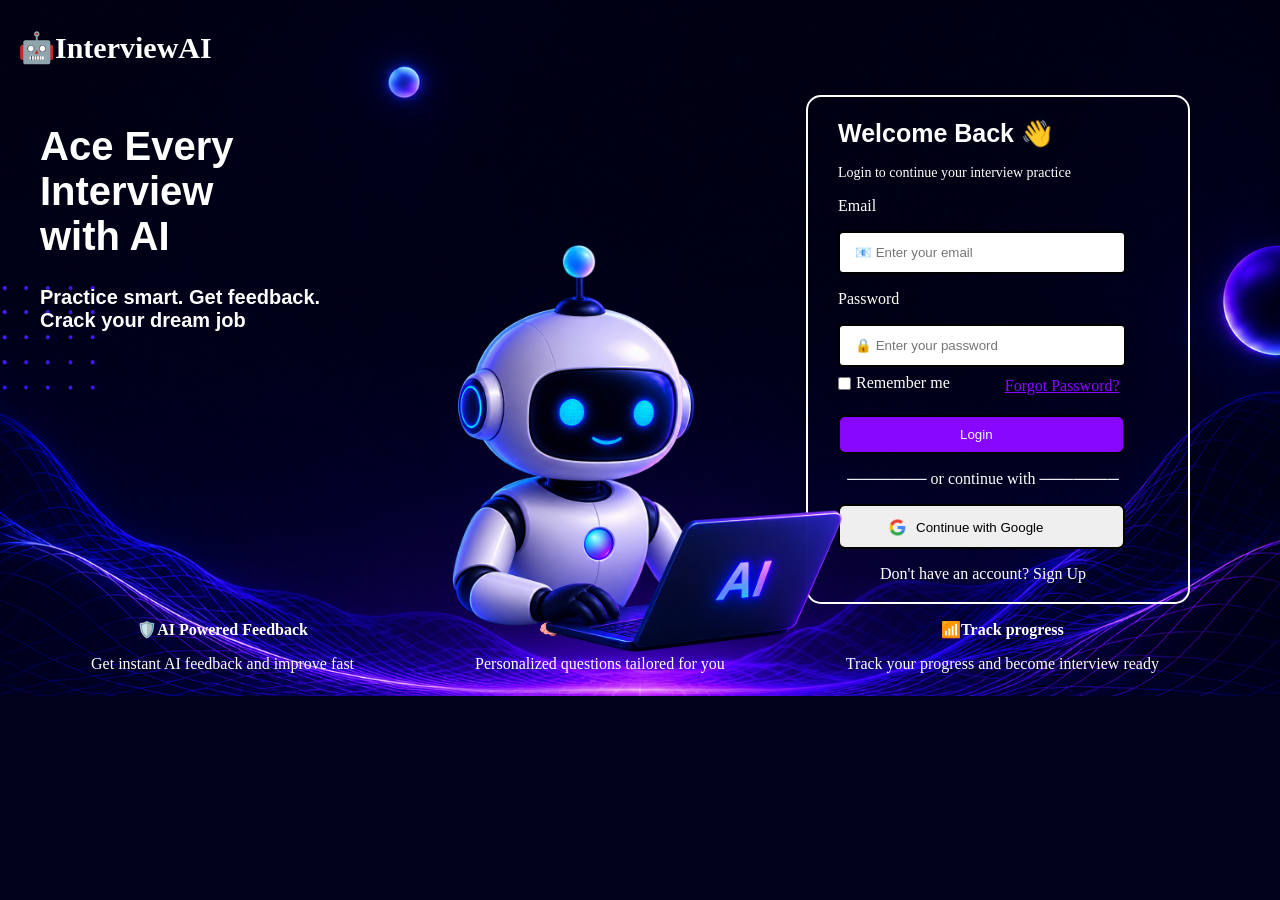
==== Frontend/index.html @ 1d5df7d4 "MINI PROJECT is uploaded" ====
<!DOCTYPE html>
<html lang="en">
<head>
    <meta charset="UTF-8">
    <meta name="viewport" content="width=device-width, initial-scale=1.0">
    <title>🤖InterviewAI</title>
    <link rel="stylesheet" href="style.css">
    <head>
  </head>


</head>
<body>
    <img src="robot.png" class="robot">
    <h3>🤖InterviewAI</h3>
    <div class="header">

       <div class="start">
        <h1>Ace Every<br> Interview <br>with AI</h1>
        <span>
         Practice smart. Get feedback.<br>Crack your dream job
        </span>
    </div>
    <div class="container">

        <div class="intro">
            <h1>Welcome Back 👋</h1>
            <span>Login to continue your interview practice</span>
        </div>
        <div class="layout">

            <p> Email</p>
           <span class="Email" >
            <input type="text" placeholder="📧 Enter your email ">
           </span>
        </div>
       <div class="content">
           <p>Password</p>
           <span class="Password" >
           <input type="text" placeholder="🔒 Enter your password">
          </span>
       </div>
       <div class="options">
        <label>
            <input type="checkbox">
            Remember me 
            <a href="#">Forgot Password?</a>
        </label>
       </div>
          


        
       <div class="login">
        <button>
            Login
        </button>
        <p>─────── or continue with ───────</p>
       </div>


       <div class="google">
        <button>
            <img src="google.png" alt="google">
            Continue with Google
    
        </button>
        <p>Don't have an account? Sign Up</p>
       </div>




    </div>


    </div>



    
  <div class="top">
        <div class="feed">
            <b><p>🛡️AI Powered Feedback</p></b>
            <p>Get instant AI feedback and improve fast</p>
        </div>
        <div class="smart">
           <b><p>🧠Smart Practice </p></b> 
            <p>Personalized questions tailored for you</p> 
        </div>
        <div class="track">
            <b><p>📶Track progress </p></b>
            <p>Track your progress and become interview ready</p>
        </div>
    </div>
</body>
</html>
---- Frontend/style.css ----
/* *{
    margin: 0;
    padding: 0;
    box-sizing: border-box;
} */

body{
    background-image: url(bg.png);
    background-position: center center;
    background-repeat: no-repeat;
    background-size: cover;
    background-color: #02021b;

    margin: 0;
    padding: 0;

    color: white;
    
}

.robot {
    position: absolute;
    width: 650px;
    left: 50%;
    top: 50%;
    transform: translate(-50%, -50%);
    z-index: 1;
}

.header{
   display: flex;
   align-items:center;
   justify-content: space-between;
   margin-right: 90px;
   
}
 .start{
    padding-bottom: 270px;
    font-family: sans-serif;
    font-weight: bold;
    font-size: 20px;
    padding-left: 40px;
   
    
}


.container{
    display: block;
    height: 470px;
    width: 320px;
    border: 2px solid white;
    padding: 30px;
    text-align: center;
    border-radius: 15px;
    padding-top: 5px;
    
    
    
   
   
}
.intro h1{
    text-align: left;
    color: white;
    font-size: 25px;
   font-family: sans-serif;

}
.intro span{
    display: block;
    text-align: left;
    font-size: 14px;
    
}
.layout p{
    text-align: left;
    
}


input:not([type="checkbox"]) {
    display: block;
    text-align: left;
    border: 2px solid black;
    padding: 12px 100px 12px 15px;
    border-radius: 5px;
}

.options label{
    display: flex;
    align-items: center;
    gap:5px;
    margin-top: 5px;
     
   
}

.options input[type="checkbox"] {
    margin: 0;
    padding: 0;
   
}
.content p{

    text-align: left;
}
.options a{
    margin-left: 50px;
     margin-top: 5px; 
    color: rgb(135, 7, 255);
}    
.login button{
    margin-top: 20px;
    padding: 10px 130px 10px 120px;
    border: 2px solid black;
    border-radius: 7px;
    display: flex;
    justify-content: center;
    align-items: center;
    cursor: pointer;
    background-color: rgb(135, 7, 255);
    color: aliceblue;
}

p{
    text-align: center;
    padding-right: 30px;
    
}
.google button{
    padding: 9px 80px 7px 45px;
    border-radius: 7px;
    border: 2px solid black;
    display: flex;
    justify-content: center;
    align-items: center;
    gap: 6px;
    cursor: pointer;
    
}
img{
    width: 25px;
    
}

.top{
    display: flex;
    flex-direction: row;
    align-items: center;
    justify-content: space-evenly;
}
h3{
   font-size: 30px;
   margin-left: 18px;
   
}
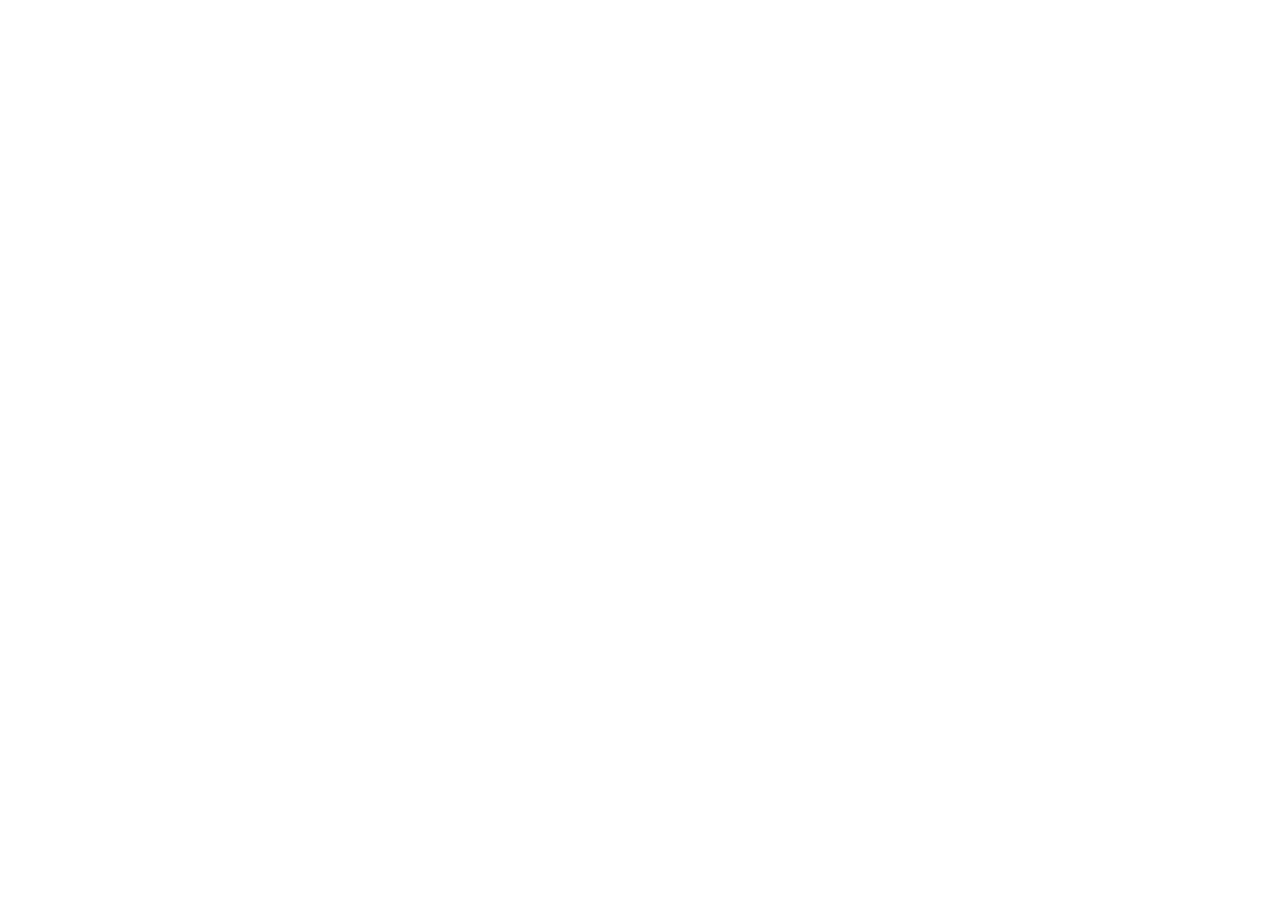
==== commit ceebe4a1: "ai interview project" ====
--- a/Frontend/index.html
+++ b/Frontend/index.html
@@ -1,4 +1,4 @@
-<!DOCTYPE html>
+<!-- <!DOCTYPE html>
 <html lang="en">
 <head>
     <meta charset="UTF-8">
@@ -42,8 +42,11 @@
        </div>
        <div class="options">
         <label>
-            <input type="checkbox">
-            Remember me 
+            <input type="checkbox" id="remember">
+
+                    <span>
+                        Remember me
+                    </span>
             <a href="#">Forgot Password?</a>
         </label>
        </div>
@@ -94,4 +97,4 @@
         </div>
     </div>
 </body>
-</html>+</html> -->
--- a/Frontend/style.css
+++ b/Frontend/style.css
@@ -85,6 +85,7 @@
     border: 2px solid black;
     padding: 12px 100px 12px 15px;
     border-radius: 5px;
+   
 }
 
 .options label{
@@ -99,6 +100,8 @@
 .options input[type="checkbox"] {
     margin: 0;
     padding: 0;
+
+   
    
 }
 .content p{
@@ -155,3 +158,608 @@
    margin-left: 18px;
    
 }
+
+
+/* =====================================================
+   RESPONSIVE DESIGN
+   ===================================================== */
+
+
+/* =========================
+   TABLET
+   601px - 900px
+   ========================= */
+
+@media screen and (max-width: 900px) {
+
+    body {
+        width: 100%;
+        min-height: 100vh;
+        overflow-x: hidden;
+    }
+
+    /* Main layout */
+    .header {
+        display: flex;
+        flex-direction: column;
+        align-items: center;
+        justify-content: flex-start;
+
+        width: 100%;
+        margin: 0;
+    }
+
+    /* Hero section */
+    .start {
+        width: 100%;
+        box-sizing: border-box;
+
+        padding: 40px 40px 30px 40px;
+
+        text-align: left;
+    }
+
+    .start h1 {
+        font-size: 42px;
+        line-height: 1.15;
+        margin: 0 0 20px 0;
+    }
+
+    .start span {
+        font-size: 17px;
+        line-height: 1.4;
+    }
+
+    /* Login box */
+    .container {
+        width: min(450px, calc(100% - 80px));
+        height: auto;
+
+        box-sizing: border-box;
+
+        margin: 20px auto 50px auto;
+        padding: 30px;
+
+        text-align: center;
+    }
+
+    /* Inputs */
+    input:not([type="checkbox"]) {
+        width: 100%;
+        box-sizing: border-box;
+
+        padding: 12px 15px;
+    }
+
+    /* Buttons */
+    .login button,
+    .google button {
+        width: 100%;
+        box-sizing: border-box;
+
+        justify-content: center;
+    }
+
+    .login button {
+        padding: 12px;
+    }
+
+    .google button {
+        padding: 11px;
+    }
+
+    /* Remember + forgot */
+    .options label {
+        width: 100%;
+        display: flex;
+        align-items: center;
+        gap: 5px;
+    }
+
+    .options a {
+        margin-left: auto;
+    }
+
+    /* Robot */
+    .robot {
+        width: 400px;
+        max-width: 45vw;
+    }
+}
+
+
+/* =========================
+   MOBILE
+   600px AND BELOW
+   ========================= */
+
+@media screen and (max-width: 600px) {
+
+    /* Prevent horizontal scrolling */
+    html,
+    body {
+        width: 100%;
+        min-width: 0;
+        margin: 0;
+        padding: 0;
+
+        overflow-x: hidden;
+    }
+
+
+    /* =========================
+       MAIN HEADER / WRAPPER
+       ========================= */
+
+    .header {
+        width: 100%;
+
+        display: flex;
+        flex-direction: column;
+
+        align-items: stretch;
+        justify-content: flex-start;
+
+        margin: 0;
+        padding: 0;
+
+        box-sizing: border-box;
+    }
+
+
+    /* =========================
+       HERO / LEFT SIDE
+       ========================= */
+
+    .start {
+        width: 100%;
+
+        box-sizing: border-box;
+
+        padding: 30px 20px 25px 20px;
+
+        margin: 0;
+
+        text-align: left;
+    }
+
+    .start h1 {
+        font-size: 34px;
+
+        line-height: 1.12;
+
+        margin: 0 0 18px 0;
+    }
+
+    .start span {
+        display: block;
+
+        font-size: 15px;
+
+        line-height: 1.45;
+
+        margin: 0;
+    }
+
+
+    /* =========================
+       LOGIN CONTAINER
+       ========================= */
+
+    .container {
+        display: block;
+
+        width: calc(100% - 40px);
+
+        max-width: 420px;
+
+        height: auto;
+
+        box-sizing: border-box;
+
+        margin: 15px auto 40px auto;
+
+        padding: 22px 20px 25px 20px;
+
+        border: 2px solid white;
+
+        border-radius: 15px;
+
+        text-align: center;
+    }
+
+
+    /* =========================
+       WELCOME TEXT
+       ========================= */
+
+    .intro h1 {
+        width: 100%;
+
+        font-size: 24px;
+
+        line-height: 1.2;
+
+        margin: 8px 0 10px 0;
+
+        text-align: left;
+    }
+
+    .intro span {
+        display: block;
+
+        width: 100%;
+
+        font-size: 13px;
+
+        line-height: 1.4;
+
+        text-align: left;
+    }
+
+
+    /* =========================
+       EMAIL
+       ========================= */
+
+    .layout {
+        width: 100%;
+    }
+
+    .layout p {
+        width: 100%;
+
+        margin: 20px 0 8px 0;
+
+        padding: 0;
+
+        text-align: left;
+
+        font-size: 14px;
+    }
+
+
+    /* =========================
+       PASSWORD
+       ========================= */
+
+    .content {
+        width: 100%;
+    }
+
+    .content p {
+        width: 100%;
+
+        margin: 18px 0 8px 0;
+
+        padding: 0;
+
+        text-align: left;
+
+        font-size: 14px;
+    }
+
+
+    /* =========================
+       ALL TEXT INPUTS
+       ========================= */
+
+    input:not([type="checkbox"]) {
+        display: block;
+
+        width: 100%;
+
+        height: 44px;
+
+        box-sizing: border-box;
+
+        padding: 10px 14px;
+
+        margin: 0;
+
+        border: 2px solid black;
+
+        border-radius: 5px;
+
+        font-size: 14px;
+    }
+
+
+    /* =========================
+       REMEMBER / FORGOT
+       ========================= */
+
+    .options {
+        width: 100%;
+
+        margin-top: 10px;
+    }
+
+    .options label {
+        width: 100%;
+
+        box-sizing: border-box;
+
+        display: flex;
+
+        align-items: center;
+
+        flex-wrap: nowrap;
+
+        gap: 5px;
+
+        margin: 0;
+
+        font-size: 12px;
+    }
+
+    .options input[type="checkbox"] {
+        flex-shrink: 0;
+
+        width: auto;
+        margin: 0;
+    }
+
+    .options a {
+        margin-left: auto;
+
+        margin-top: 0;
+
+        white-space: nowrap;
+
+        font-size: 12px;
+    }
+
+
+    /* =========================
+       LOGIN BUTTON
+       ========================= */
+
+    .login {
+        width: 100%;
+    }
+
+    .login button {
+        display: flex;
+
+        width: 100%;
+
+        height: 44px;
+
+        box-sizing: border-box;
+
+        margin-top: 20px;
+
+        padding: 10px;
+
+        justify-content: center;
+        align-items: center;
+
+        border: 2px solid black;
+
+        border-radius: 7px;
+
+        background-color: rgb(135, 7, 255);
+
+        color: aliceblue;
+
+        font-size: 14px;
+
+        cursor: pointer;
+    }
+
+
+    /* =========================
+       OR CONTINUE
+       ========================= */
+
+    .login p {
+        width: 100%;
+
+        box-sizing: border-box;
+
+        margin: 15px 0;
+
+        padding: 0;
+
+        text-align: center;
+
+        font-size: 11px;
+    }
+
+
+    /* =========================
+       GOOGLE BUTTON
+       ========================= */
+
+    .google {
+        width: 100%;
+    }
+
+    .google button {
+        display: flex;
+
+        width: 100%;
+
+        height: 44px;
+
+        box-sizing: border-box;
+
+        padding: 8px 12px;
+
+        justify-content: center;
+        align-items: center;
+
+        gap: 7px;
+
+        border: 2px solid black;
+
+        border-radius: 7px;
+
+        font-size: 13px;
+
+        cursor: pointer;
+    }
+
+    .google img {
+        width: 20px;
+        height: 20px;
+
+        object-fit: contain;
+    }
+
+    .google p {
+        width: 100%;
+
+        margin: 15px 0 0 0;
+
+        padding: 0;
+
+        text-align: center;
+
+        font-size: 12px;
+    }
+
+
+    /* =========================
+       ROBOT
+       ========================= */
+
+     .robot {
+    display: none;
+}
+
+
+    /* =========================
+       OTHER ELEMENTS
+       ========================= */
+
+    .top {
+        width: 100%;
+
+        display: flex;
+
+        flex-direction: column;
+
+        align-items: center;
+
+        justify-content: center;
+
+        gap: 20px;
+
+        box-sizing: border-box;
+    }
+
+    h3 {
+        font-size: 24px;
+
+        margin-left: 0;
+    }
+}
+
+
+/* =========================
+   SMALL PHONES
+   400px AND BELOW
+   ========================= */
+
+@media screen and (max-width: 400px) {
+
+    .start {
+        padding: 25px 16px 20px 16px;
+    }
+
+    .start h1 {
+        font-size: 30px;
+    }
+
+    .start span {
+        font-size: 14px;
+    }
+
+
+    .container {
+        width: calc(100% - 30px);
+
+        margin-left: auto;
+        margin-right: auto;
+
+        padding: 20px 17px 23px 17px;
+    }
+
+
+    .intro h1 {
+        font-size: 22px;
+    }
+
+    .intro span {
+        font-size: 12px;
+    }
+
+
+    input:not([type="checkbox"]) {
+        height: 42px;
+
+        font-size: 13px;
+    }
+
+
+    .options label {
+        font-size: 11px;
+    }
+
+    .options a {
+        font-size: 11px;
+    }
+
+
+    .login button,
+    .google button {
+        height: 42px;
+    }
+
+
+    .login p {
+        font-size: 10px;
+    }
+
+    .google p {
+        font-size: 11px;
+    }
+}
+
+
+/* =========================
+   VERY SMALL PHONES
+   360px AND BELOW
+   ========================= */
+
+@media screen and (max-width: 360px) {
+
+    .start h1 {
+        font-size: 27px;
+    }
+
+    .start span {
+        font-size: 13px;
+    }
+
+    .container {
+        width: calc(100% - 24px);
+
+        padding-left: 15px;
+        padding-right: 15px;
+    }
+
+    .intro h1 {
+        font-size: 20px;
+    }
+
+    .options label {
+        font-size: 10px;
+    }
+
+    .options a {
+        font-size: 10px;
+    }
+}
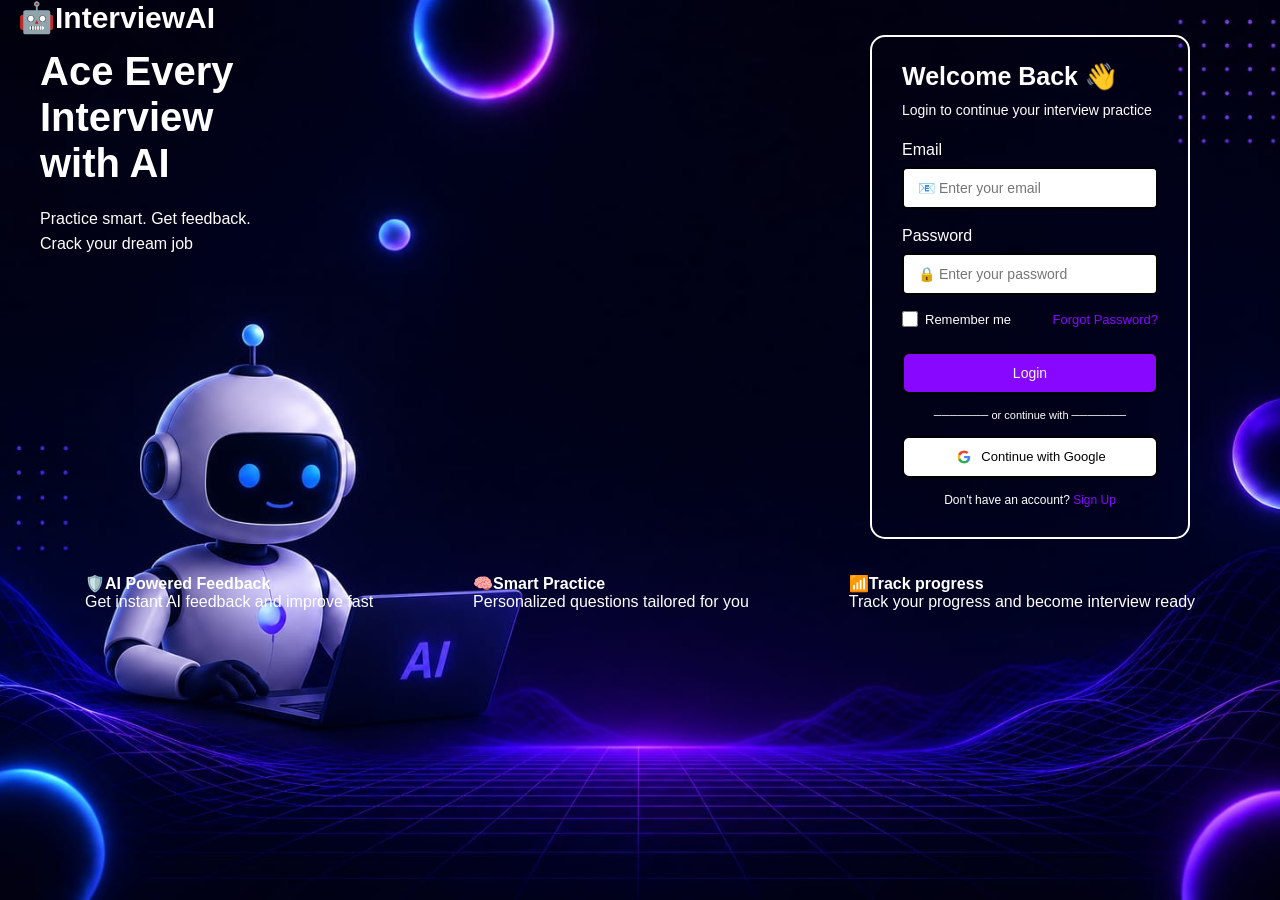
==== commit 5c4f2a14: "complete project" ====
--- a/Frontend/index.html
+++ b/Frontend/index.html
@@ -1,100 +1,244 @@
-<!-- <!DOCTYPE html>
+<!DOCTYPE html>
 <html lang="en">
+
 <head>
+
     <meta charset="UTF-8">
+
     <meta name="viewport" content="width=device-width, initial-scale=1.0">
+
     <title>🤖InterviewAI</title>
-    <link rel="stylesheet" href="style.css">
-    <head>
-  </head>
-
+
+    <link rel="stylesheet" href="style2.css">
 
 </head>
+
+
 <body>
-    <img src="robot.png" class="robot">
+
+
+    <!-- ROBOT -->
+
+    <!-- <img src="robot.png" class="robot"> -->
+
+
+    <!-- LOGO -->
+
     <h3>🤖InterviewAI</h3>
+
+
     <div class="header">
 
-       <div class="start">
-        <h1>Ace Every<br> Interview <br>with AI</h1>
-        <span>
-         Practice smart. Get feedback.<br>Crack your dream job
-        </span>
-    </div>
-    <div class="container">
-
-        <div class="intro">
-            <h1>Welcome Back 👋</h1>
-            <span>Login to continue your interview practice</span>
-        </div>
-        <div class="layout">
-
-            <p> Email</p>
-           <span class="Email" >
-            <input type="text" placeholder="📧 Enter your email ">
-           </span>
-        </div>
-       <div class="content">
-           <p>Password</p>
-           <span class="Password" >
-           <input type="text" placeholder="🔒 Enter your password">
-          </span>
-       </div>
-       <div class="options">
-        <label>
-            <input type="checkbox" id="remember">
+
+        <!-- LEFT SIDE -->
+
+        <div class="start">
+
+            <h1>
+                Ace Every<br>
+                Interview<br>
+                with AI
+            </h1>
+
+            <span>
+                Practice smart. Get feedback.<br>
+                Crack your dream job
+            </span>
+
+        </div>
+
+
+        <!-- LOGIN CONTAINER -->
+
+        <div class="container">
+
+
+            <!-- INTRO -->
+
+            <div class="intro">
+
+                <h1>
+                    Welcome Back 👋
+                </h1>
+
+                <span>
+                    Login to continue your interview practice
+                </span>
+
+            </div>
+
+
+            <!-- EMAIL -->
+
+            <div class="layout">
+
+                <p>Email</p>
+
+                <span class="Email">
+
+                    <input type="email" id="email" placeholder="📧 Enter your email">
+
+                </span>
+
+            </div>
+
+
+            <!-- PASSWORD -->
+
+            <div class="content">
+
+                <p>Password</p>
+
+                <span class="Password">
+
+                    <input type="password" id="password" placeholder="🔒 Enter your password">
+
+                </span>
+
+            </div>
+
+
+            <!-- REMEMBER ME + FORGOT PASSWORD -->
+
+            <div class="options">
+
+
+                <label>
+
+                    <input type="checkbox" id="remember">
 
                     <span>
                         Remember me
                     </span>
-            <a href="#">Forgot Password?</a>
-        </label>
-       </div>
-          
-
-
-        
-       <div class="login">
-        <button>
-            Login
-        </button>
-        <p>─────── or continue with ───────</p>
-       </div>
-
-
-       <div class="google">
-        <button>
-            <img src="google.png" alt="google">
-            Continue with Google
-    
-        </button>
-        <p>Don't have an account? Sign Up</p>
-       </div>
-
-
-
+
+                </label>
+
+
+                <a href="#" id="forgotPassword">
+                    Forgot Password?
+                </a>
+
+
+            </div>
+
+
+            <!-- ERROR MESSAGE -->
+
+            <p id="errorMessage" style="display:none; color:#ff4d7d; font-size:13px;">
+            </p>
+
+
+            <!-- LOGIN -->
+
+            <div class="login">
+
+                <button type="button" id="loginButton">
+                    Login
+                </button>
+
+
+                <p>
+                    ─────── or continue with ───────
+                </p>
+
+            </div>
+
+
+            <!-- GOOGLE -->
+
+            <div class="google">
+
+
+                <button type="button" id="googleButton">
+
+                    <img src="google.png" alt="Google">
+
+                    Continue with Google
+
+                </button>
+
+
+                <p>
+
+                    Don't have an account?
+
+                    <a href="#" id="signup">
+                        Sign Up
+                    </a>
+
+                </p>
+
+
+            </div>
+
+
+        </div>
 
     </div>
 
 
+    <!-- BOTTOM FEATURES -->
+
+    <div class="top">
+
+
+        <div class="feed" id="feedbackFeature">
+
+            <b>
+                <p>
+                    🛡️AI Powered Feedback
+                </p>
+            </b>
+
+            <p>
+                Get instant AI feedback and improve fast
+            </p>
+
+        </div>
+
+
+        <div class="smart" id="smartFeature">
+
+            <b>
+                <p>
+                    🧠Smart Practice
+                </p>
+            </b>
+
+            <p>
+                Personalized questions tailored for you
+            </p>
+
+        </div>
+
+
+        <div class="track" id="trackFeature">
+
+            <b>
+                <p>
+                    📶Track progress
+                </p>
+            </b>
+
+            <p>
+                Track your progress and become interview ready
+            </p>
+
+        </div>
+
+
     </div>
-
-
-
-    
-  <div class="top">
-        <div class="feed">
-            <b><p>🛡️AI Powered Feedback</p></b>
-            <p>Get instant AI feedback and improve fast</p>
-        </div>
-        <div class="smart">
-           <b><p>🧠Smart Practice </p></b> 
-            <p>Personalized questions tailored for you</p> 
-        </div>
-        <div class="track">
-            <b><p>📶Track progress </p></b>
-            <p>Track your progress and become interview ready</p>
-        </div>
-    </div>
+ 
+  
+
+  
+
+
+    <!-- JAVASCRIPT -->
+
+    <script src="script.js"></script>
+
+
 </body>
-</html> -->+
+</html>
--- a/Frontend/style2.css
+++ b/Frontend/style2.css
@@ -0,0 +1,1250 @@
+
+* {
+    margin: 0;
+    padding: 0;
+    box-sizing: border-box;
+}
+
+
+/* =========================================
+   BODY
+   ========================================= */
+
+html,
+body {
+    width: 100%;
+    min-height: 100%;
+}
+
+body {
+    background-image: url("background.jpeg");
+    background-position: center center;
+    background-repeat: no-repeat;
+    background-size: cover;
+    background-color: #02021b;
+
+    margin: 0;
+    padding: 0;
+
+    color: white;
+
+    font-family: Arial, sans-serif;
+
+    overflow-x: hidden;
+}
+
+
+/* =========================================
+   ROBOT
+   ========================================= */
+
+.robot {
+    position: absolute;
+
+    width: 650px;
+
+    left: 50%;
+    top: 50%;
+
+    transform: translate(-50%, -50%);
+
+    z-index: 1;
+
+    pointer-events: none;
+}
+
+
+/* =========================================
+   MAIN HEADER
+   ========================================= */
+
+.header {
+    display: flex;
+
+    align-items: center;
+
+    justify-content: space-between;
+
+    margin-right: 90px;
+
+    position: relative;
+
+    z-index: 2;
+}
+
+
+/* =========================================
+   LEFT SIDE
+   ========================================= */
+
+.start {
+    padding-bottom: 270px;
+
+    padding-left: 40px;
+
+    font-family: sans-serif;
+
+    font-weight: bold;
+
+    font-size: 20px;
+}
+
+
+.start h1 {
+    margin-bottom: 20px;
+
+    line-height: 1.15;
+}
+
+
+.start span {
+    font-size: 16px;
+
+    line-height: 1.5;
+
+    font-weight: normal;
+}
+
+
+/* =========================================
+   LOGIN CONTAINER
+   ========================================= */
+
+.container {
+    display: block;
+
+    width: 320px;
+
+    min-height: 470px;
+
+    border: 2px solid white;
+
+    padding: 30px;
+
+    padding-top: 5px;
+
+    text-align: center;
+
+    border-radius: 15px;
+
+    position: relative;
+
+    z-index: 3;
+}
+
+
+/* =========================================
+   INTRO
+   ========================================= */
+
+.intro h1 {
+    text-align: left;
+
+    color: white;
+
+    font-size: 25px;
+
+    font-family: sans-serif;
+
+    margin-top: 20px;
+
+    margin-bottom: 10px;
+}
+
+
+.intro span {
+    display: block;
+
+    text-align: left;
+
+    font-size: 14px;
+
+    line-height: 1.4;
+}
+
+
+/* =========================================
+   EMAIL SECTION
+   ========================================= */
+
+.layout {
+    width: 100%;
+}
+
+
+.layout p {
+    text-align: left;
+
+    margin-top: 20px;
+
+    margin-bottom: 8px;
+
+    padding: 0;
+}
+
+
+/* =========================================
+   PASSWORD SECTION
+   ========================================= */
+
+.content {
+    width: 100%;
+}
+
+
+.content p {
+    text-align: left;
+
+    margin-top: 18px;
+
+    margin-bottom: 8px;
+
+    padding: 0;
+}
+
+
+/* =========================================
+   EMAIL + PASSWORD INPUTS
+   ========================================= */
+
+input:not([type="checkbox"]) {
+    display: block;
+
+    width: 100%;
+
+    height: 42px;
+
+    padding: 10px 14px;
+
+    border: 2px solid black;
+
+    border-radius: 5px;
+
+    font-size: 14px;
+
+    outline: none;
+
+    box-sizing: border-box;
+}
+
+
+input:not([type="checkbox"]):focus {
+    border-color: rgb(135, 7, 255);
+}
+
+
+/* =========================================
+   REMEMBER ME + FORGOT PASSWORD
+   ========================================= */
+
+.options {
+    width: 100%;
+
+    display: flex;
+
+    align-items: center;
+
+    justify-content: space-between;
+
+    margin-top: 12px;
+
+    min-height: 25px;
+}
+
+
+/* Remember Me label */
+
+.options label {
+    display: flex;
+
+    align-items: center;
+
+    gap: 7px;
+
+    margin: 0;
+
+    color: white;
+
+    font-size: 13px;
+
+    cursor: pointer;
+
+    user-select: none;
+}
+
+
+/* ACTUAL CHECKBOX */
+
+.options input[type="checkbox"] {
+    appearance: auto;
+
+    -webkit-appearance: checkbox;
+
+    display: inline-block;
+
+    width: 16px;
+
+    height: 16px;
+
+    margin: 0;
+
+    padding: 0;
+
+    cursor: pointer;
+
+    accent-color: rgb(135, 7, 255);
+
+    flex-shrink: 0;
+}
+
+
+/* Forgot Password */
+
+.options a {
+    margin-left: auto;
+
+    margin-top: 0;
+
+    color: rgb(135, 7, 255);
+
+    text-decoration: none;
+
+    font-size: 13px;
+
+    cursor: pointer;
+}
+
+
+.options a:hover {
+    text-decoration: underline;
+}
+
+
+/* =========================================
+   ERROR MESSAGE
+   ========================================= */
+
+#errorMessage {
+    width: 100%;
+
+    margin-top: 8px;
+
+    padding: 0;
+
+    text-align: center;
+
+    font-size: 13px;
+
+    color: #ff4d7d;
+}
+
+
+/* =========================================
+   LOGIN SECTION
+   ========================================= */
+
+.login {
+    width: 100%;
+}
+
+
+.login button {
+    display: flex;
+
+    width: 100%;
+
+    height: 42px;
+
+    margin-top: 20px;
+
+    padding: 10px;
+
+    border: 2px solid black;
+
+    border-radius: 7px;
+
+    justify-content: center;
+
+    align-items: center;
+
+    cursor: pointer;
+
+    background-color: rgb(135, 7, 255);
+
+    color: aliceblue;
+
+    font-size: 14px;
+
+    transition: 0.3s;
+}
+
+
+.login button:hover {
+    opacity: 0.85;
+
+    transform: translateY(-1px);
+}
+
+
+/* =========================================
+   OR CONTINUE
+   ========================================= */
+
+.login p {
+    width: 100%;
+
+    margin: 15px 0;
+
+    padding: 0;
+
+    text-align: center;
+
+    font-size: 11px;
+}
+
+
+/* =========================================
+   GOOGLE SECTION
+   ========================================= */
+
+.google {
+    width: 100%;
+}
+
+
+.google button {
+    display: flex;
+
+    width: 100%;
+
+    height: 42px;
+
+    padding: 8px 12px;
+
+    border: 2px solid black;
+
+    border-radius: 7px;
+
+    justify-content: center;
+
+    align-items: center;
+
+    gap: 7px;
+
+    font-size: 13px;
+
+    cursor: pointer;
+
+    background-color: white;
+
+    color: black;
+
+    transition: 0.3s;
+}
+
+
+.google button:hover {
+    opacity: 0.9;
+
+    transform: translateY(-1px);
+}
+
+
+/* Google image */
+
+.google img {
+    width: 20px;
+
+    height: 20px;
+
+    object-fit: contain;
+}
+
+
+/* Sign up text */
+
+.google p {
+    width: 100%;
+
+    margin: 15px 0 0 0;
+
+    padding: 0;
+
+    text-align: center;
+
+    font-size: 12px;
+}
+
+
+/* Sign Up link */
+
+#signup {
+    color: rgb(135, 7, 255);
+
+    text-decoration: none;
+
+    cursor: pointer;
+}
+
+
+#signup:hover {
+    text-decoration: underline;
+}
+
+
+/* =========================================
+   GENERAL IMAGES
+   ========================================= */
+
+img {
+    max-width: 100%;
+}
+
+
+/* =========================================
+   LOGO
+   ========================================= */
+
+h3 {
+    font-size: 30px;
+
+    margin-left: 18px;
+
+    position: relative;
+
+    z-index: 5;
+}
+
+
+/* =========================================
+   BOTTOM FEATURE SECTION
+   ========================================= */
+
+.top {
+    display: flex;
+
+    flex-direction: row;
+
+    align-items: center;
+
+    justify-content: space-evenly;
+
+    gap: 20px;
+
+    position: relative;
+
+    z-index: 3;
+
+    padding: 20px;
+}
+
+
+/* =========================================
+   BOTTOM FEATURE CARDS
+   ========================================= */
+
+.feed,
+.smart,
+.track {
+    cursor: pointer;
+
+    transition: 0.3s;
+
+    padding: 15px;
+
+    border-radius: 10px;
+}
+
+
+.feed:hover,
+.smart:hover,
+.track:hover {
+    transform: translateY(-5px);
+}
+
+
+/* =========================================
+   TABLET
+   601px - 900px
+   ========================================= */
+
+@media screen and (max-width: 900px) {
+
+    body {
+        width: 100%;
+
+        min-height: 100vh;
+
+        overflow-x: hidden;
+    }
+
+
+    /* Main layout */
+
+    .header {
+        display: flex;
+
+        flex-direction: column;
+
+        align-items: center;
+
+        justify-content: flex-start;
+
+        width: 100%;
+
+        margin: 0;
+    }
+
+
+    /* Hero */
+
+    .start {
+        width: 100%;
+
+        box-sizing: border-box;
+
+        padding: 40px 40px 30px 40px;
+
+        text-align: left;
+    }
+
+
+    .start h1 {
+        font-size: 42px;
+
+        line-height: 1.15;
+
+        margin: 0 0 20px 0;
+    }
+
+
+    .start span {
+        font-size: 17px;
+
+        line-height: 1.4;
+    }
+
+
+    /* Login box */
+
+    .container {
+        width: min(450px, calc(100% - 80px));
+
+        height: auto;
+
+        box-sizing: border-box;
+
+        margin: 20px auto 50px auto;
+
+        padding: 30px;
+
+        text-align: center;
+    }
+
+
+    /* Inputs */
+
+    input:not([type="checkbox"]) {
+        width: 100%;
+
+        box-sizing: border-box;
+
+        padding: 12px 15px;
+    }
+
+
+    /* Buttons */
+
+    .login button,
+    .google button {
+        width: 100%;
+
+        box-sizing: border-box;
+
+        justify-content: center;
+    }
+
+
+    .login button {
+        padding: 12px;
+    }
+
+
+    .google button {
+        padding: 11px;
+    }
+
+
+    /* Remember + Forgot */
+
+    .options {
+        width: 100%;
+
+        display: flex;
+
+        justify-content: space-between;
+
+        align-items: center;
+    }
+
+
+    .options label {
+        width: auto;
+
+        display: flex;
+
+        align-items: center;
+
+        gap: 5px;
+    }
+
+
+    .options a {
+        margin-left: auto;
+    }
+
+
+    /* Robot */
+
+    .robot {
+        width: 400px;
+
+        max-width: 45vw;
+    }
+
+
+    /* Bottom */
+
+    .top {
+        flex-wrap: wrap;
+    }
+
+}
+
+
+/* =========================================
+   MOBILE
+   600px AND BELOW
+   ========================================= */
+
+@media screen and (max-width: 600px) {
+
+    html,
+    body {
+        width: 100%;
+
+        min-width: 0;
+
+        margin: 0;
+
+        padding: 0;
+
+        overflow-x: hidden;
+    }
+
+
+    /* Main header */
+
+    .header {
+        width: 100%;
+
+        display: flex;
+
+        flex-direction: column;
+
+        align-items: stretch;
+
+        justify-content: flex-start;
+
+        margin: 0;
+
+        padding: 0;
+
+        box-sizing: border-box;
+    }
+
+
+    /* Hero */
+
+    .start {
+        width: 100%;
+
+        box-sizing: border-box;
+
+        padding: 30px 20px 25px 20px;
+
+        margin: 0;
+
+        text-align: left;
+    }
+
+
+    .start h1 {
+        font-size: 34px;
+
+        line-height: 1.12;
+
+        margin: 0 0 18px 0;
+    }
+
+
+    .start span {
+        display: block;
+
+        font-size: 15px;
+
+        line-height: 1.45;
+
+        margin: 0;
+    }
+
+
+    /* Login container */
+
+    .container {
+        display: block;
+
+        width: calc(100% - 40px);
+
+        max-width: 420px;
+
+        height: auto;
+
+        box-sizing: border-box;
+
+        margin: 15px auto 40px auto;
+
+        padding: 22px 20px 25px 20px;
+
+        border: 2px solid white;
+
+        border-radius: 15px;
+
+        text-align: center;
+    }
+
+
+    /* Welcome */
+
+    .intro h1 {
+        width: 100%;
+
+        font-size: 24px;
+
+        line-height: 1.2;
+
+        margin: 8px 0 10px 0;
+
+        text-align: left;
+    }
+
+
+    .intro span {
+        display: block;
+
+        width: 100%;
+
+        font-size: 13px;
+
+        line-height: 1.4;
+
+        text-align: left;
+    }
+
+
+    /* Email */
+
+    .layout {
+        width: 100%;
+    }
+
+
+    .layout p {
+        width: 100%;
+
+        margin: 20px 0 8px 0;
+
+        padding: 0;
+
+        text-align: left;
+
+        font-size: 14px;
+    }
+
+
+    /* Password */
+
+    .content {
+        width: 100%;
+    }
+
+
+    .content p {
+        width: 100%;
+
+        margin: 18px 0 8px 0;
+
+        padding: 0;
+
+        text-align: left;
+
+        font-size: 14px;
+    }
+
+
+    /* Text inputs */
+
+    input:not([type="checkbox"]) {
+        display: block;
+
+        width: 100%;
+
+        height: 44px;
+
+        box-sizing: border-box;
+
+        padding: 10px 14px;
+
+        margin: 0;
+
+        border: 2px solid black;
+
+        border-radius: 5px;
+
+        font-size: 14px;
+    }
+
+
+    /* Remember / Forgot */
+
+    .options {
+        width: 100%;
+
+        margin-top: 10px;
+
+        display: flex;
+
+        align-items: center;
+
+        justify-content: space-between;
+    }
+
+
+    .options label {
+        width: auto;
+
+        box-sizing: border-box;
+
+        display: flex;
+
+        align-items: center;
+
+        flex-wrap: nowrap;
+
+        gap: 5px;
+
+        margin: 0;
+
+        font-size: 12px;
+
+        cursor: pointer;
+    }
+
+
+    .options input[type="checkbox"] {
+        flex-shrink: 0;
+
+        width: 16px;
+
+        height: 16px;
+
+        margin: 0;
+
+        padding: 0;
+
+        cursor: pointer;
+
+        accent-color: rgb(135, 7, 255);
+    }
+
+
+    .options a {
+        margin-left: auto;
+
+        margin-top: 0;
+
+        white-space: nowrap;
+
+        font-size: 12px;
+    }
+
+
+    /* Login */
+
+    .login {
+        width: 100%;
+    }
+
+
+    .login button {
+        display: flex;
+
+        width: 100%;
+
+        height: 44px;
+
+        box-sizing: border-box;
+
+        margin-top: 20px;
+
+        padding: 10px;
+
+        justify-content: center;
+
+        align-items: center;
+
+        border: 2px solid black;
+
+        border-radius: 7px;
+
+        background-color: rgb(135, 7, 255);
+
+        color: aliceblue;
+
+        font-size: 14px;
+
+        cursor: pointer;
+    }
+
+
+    /* OR */
+
+    .login p {
+        width: 100%;
+
+        box-sizing: border-box;
+
+        margin: 15px 0;
+
+        padding: 0;
+
+        text-align: center;
+
+        font-size: 11px;
+    }
+
+
+    /* Google */
+
+    .google {
+        width: 100%;
+    }
+
+
+    .google button {
+        display: flex;
+
+        width: 100%;
+
+        height: 44px;
+
+        box-sizing: border-box;
+
+        padding: 8px 12px;
+
+        justify-content: center;
+
+        align-items: center;
+
+        gap: 7px;
+
+        border: 2px solid black;
+
+        border-radius: 7px;
+
+        font-size: 13px;
+
+        cursor: pointer;
+    }
+
+
+    .google img {
+        width: 20px;
+
+        height: 20px;
+
+        object-fit: contain;
+    }
+
+
+    .google p {
+        width: 100%;
+
+        margin: 15px 0 0 0;
+
+        padding: 0;
+
+        text-align: center;
+
+        font-size: 12px;
+    }
+
+
+    /* Robot */
+
+    .robot {
+        display: none;
+    }
+
+
+    /* Bottom features */
+
+    .top {
+        width: 100%;
+
+        display: flex;
+
+        flex-direction: column;
+
+        align-items: center;
+
+        justify-content: center;
+
+        gap: 20px;
+
+        box-sizing: border-box;
+    }
+
+
+    /* Logo */
+
+    h3 {
+        font-size: 24px;
+
+        margin-left: 0;
+
+        text-align: left;
+    }
+
+}
+
+
+/* =========================================
+   SMALL PHONES
+   400px AND BELOW
+   ========================================= */
+
+@media screen and (max-width: 400px) {
+
+    .start {
+        padding: 25px 16px 20px 16px;
+    }
+
+
+    .start h1 {
+        font-size: 30px;
+    }
+
+
+    .start span {
+        font-size: 14px;
+    }
+
+
+    .container {
+        width: calc(100% - 30px);
+
+        margin-left: auto;
+
+        margin-right: auto;
+
+        padding: 20px 17px 23px 17px;
+    }
+
+
+    .intro h1 {
+        font-size: 22px;
+    }
+
+
+    .intro span {
+        font-size: 12px;
+    }
+
+
+    input:not([type="checkbox"]) {
+        height: 42px;
+
+        font-size: 13px;
+    }
+
+
+    .options label {
+        font-size: 11px;
+    }
+
+
+    .options a {
+        font-size: 11px;
+    }
+
+
+    .login button,
+    .google button {
+        height: 42px;
+    }
+
+
+    .login p {
+        font-size: 10px;
+    }
+
+
+    .google p {
+        font-size: 11px;
+    }
+
+}
+
+
+/* =========================================
+   VERY SMALL PHONES
+   360px AND BELOW
+   ========================================= */
+
+@media screen and (max-width: 360px) {
+
+    .start h1 {
+        font-size: 27px;
+    }
+
+
+    .start span {
+        font-size: 13px;
+    }
+
+
+    .container {
+        width: calc(100% - 24px);
+
+        padding-left: 15px;
+
+        padding-right: 15px;
+    }
+
+
+    .intro h1 {
+        font-size: 20px;
+    }
+
+
+    .options label {
+        font-size: 10px;
+    }
+
+
+    .options a {
+        font-size: 10px;
+    }
+
+}
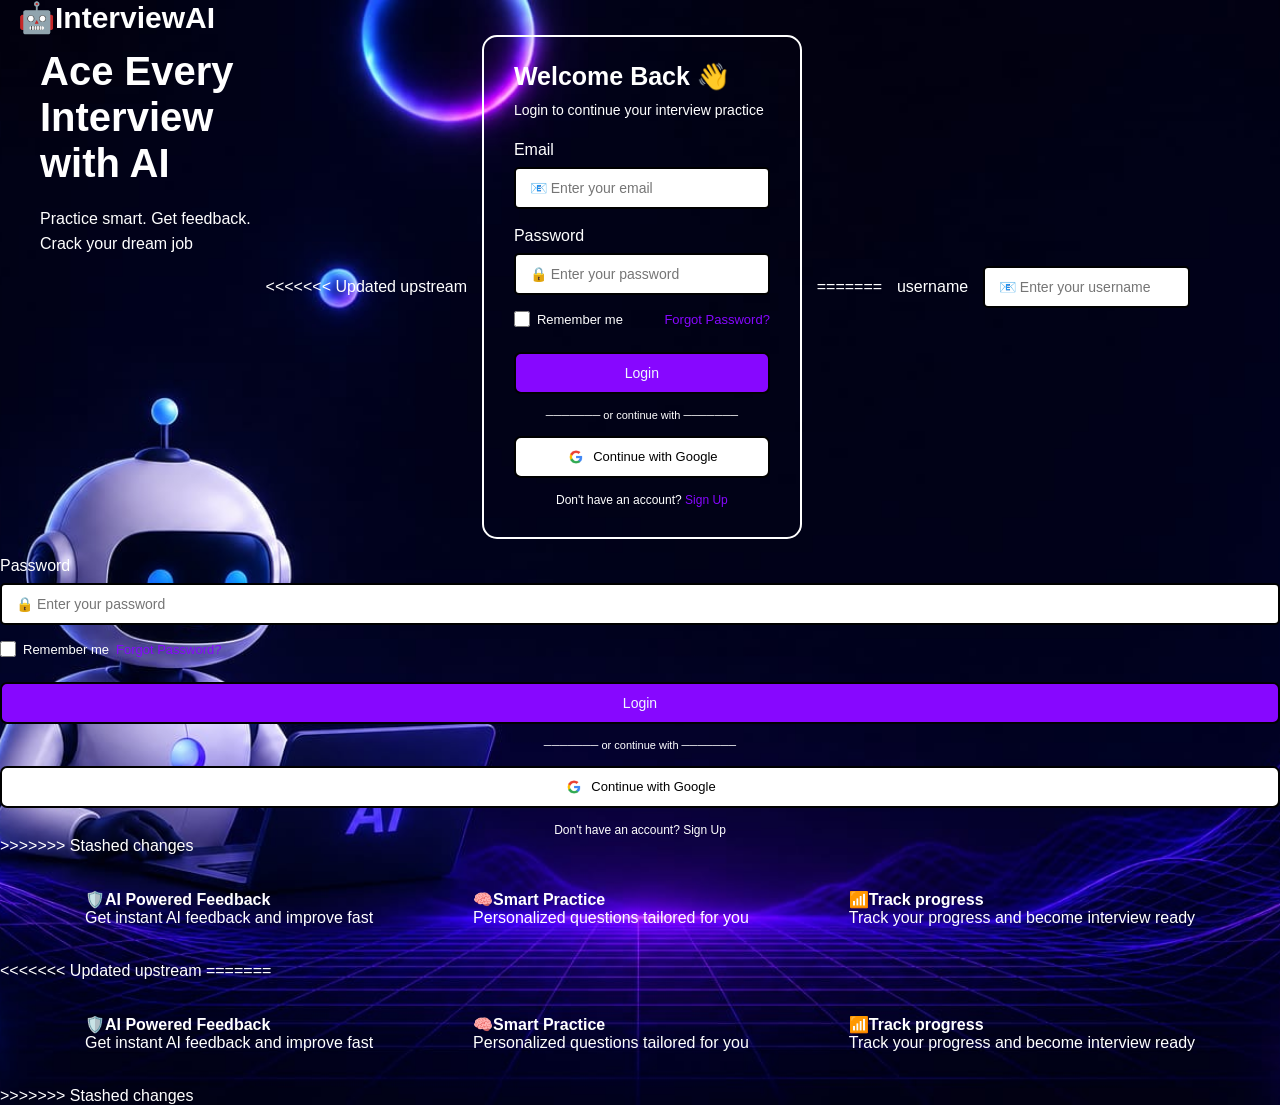
==== commit b7b1ff77: "Update InterviewAI design" ====
--- a/Frontend/index.html
+++ b/Frontend/index.html
@@ -47,6 +47,7 @@
 
         </div>
 
+<<<<<<< Updated upstream
 
         <!-- LOGIN CONTAINER -->
 
@@ -173,6 +174,51 @@
 
 
         </div>
+=======
+            <p>username</p>
+           <span class="Username" >
+            <input type="text" id="username" 
+            placeholder="📧 Enter your username ">
+           </span>
+        </div>
+       <div class="content">
+           <p>Password</p>
+           <span class="Password" >
+           <input type="password" id="password" 
+           placeholder="🔒 Enter your password">
+          </span>
+       </div>
+       <div class="options">
+        <label>
+            <input type="checkbox">
+            Remember me 
+            <a href="#">Forgot Password?</a>
+        </label>
+       </div>
+          
+
+
+        
+       <div class="login">
+        <button id ="login">Login</button>
+       </form>
+        
+        <p>─────── or continue with ───────</p>
+       </div>
+
+
+       <div class="google">
+        <button>
+            <img src="google.png" alt="google">
+            Continue with Google
+    
+        </button>
+        <p>Don't have an account? Sign Up</p>
+       </div>
+
+
+
+>>>>>>> Stashed changes
 
     </div>
 
@@ -239,6 +285,25 @@
     <script src="script.js"></script>
 
 
+<<<<<<< Updated upstream
+=======
+    
+  <div class="top">
+        <div class="feed">
+            <b><p>🛡️AI Powered Feedback</p></b>
+            <p>Get instant AI feedback and improve fast</p>
+        </div>
+        <div class="smart">
+           <b><p>🧠Smart Practice </p></b> 
+            <p>Personalized questions tailored for you</p> 
+        </div>
+        <div class="track">
+            <b><p>📶Track progress </p></b>
+            <p>Track your progress and become interview ready</p>
+        </div>
+    </div>
+    <script src="login.js"></script>
+>>>>>>> Stashed changes
 </body>
 
 </html>
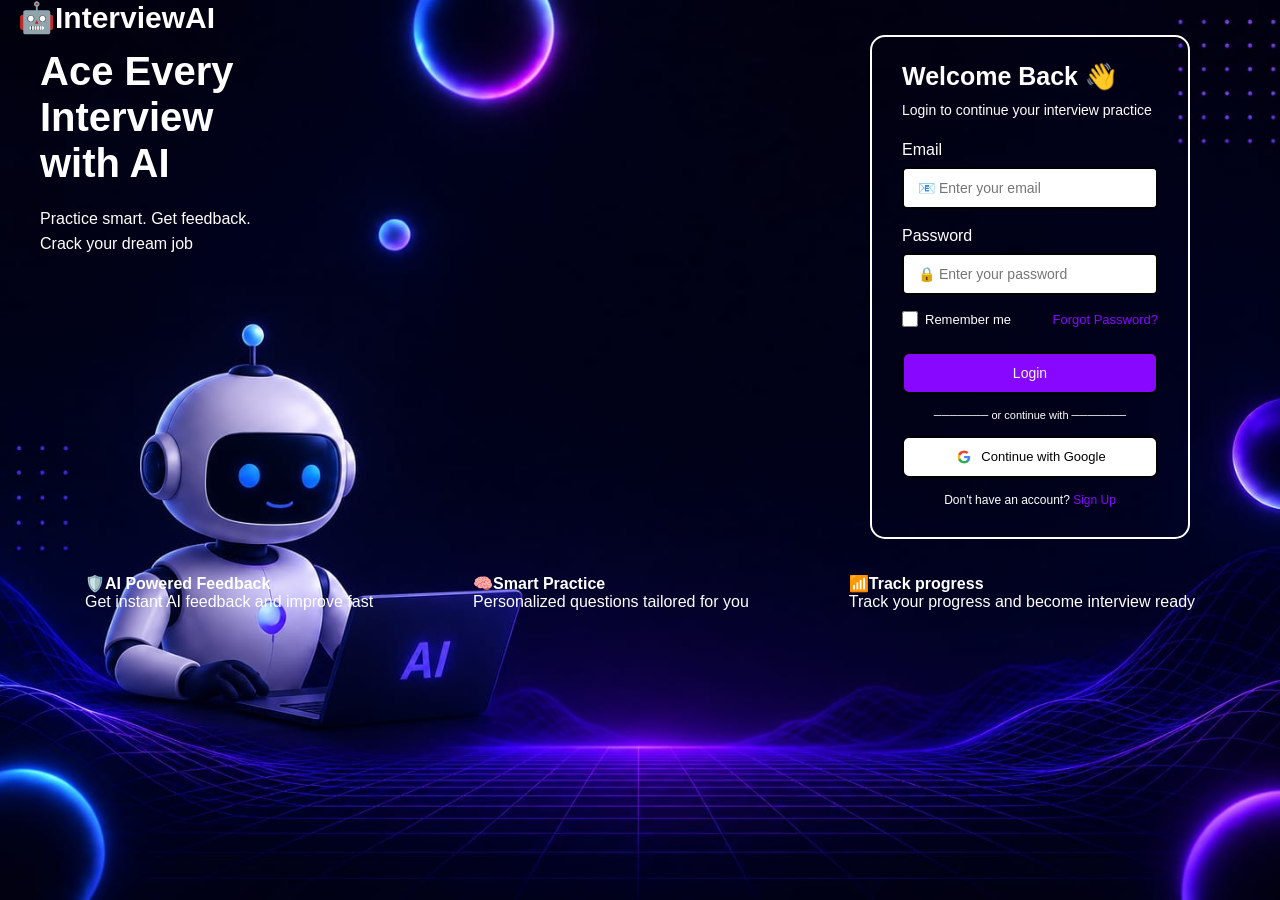
==== commit 57f0ff1a: "update interview files" ====
--- a/Frontend/index.html
+++ b/Frontend/index.html
@@ -47,7 +47,6 @@
 
         </div>
 
-<<<<<<< Updated upstream
 
         <!-- LOGIN CONTAINER -->
 
@@ -174,51 +173,6 @@
 
 
         </div>
-=======
-            <p>username</p>
-           <span class="Username" >
-            <input type="text" id="username" 
-            placeholder="📧 Enter your username ">
-           </span>
-        </div>
-       <div class="content">
-           <p>Password</p>
-           <span class="Password" >
-           <input type="password" id="password" 
-           placeholder="🔒 Enter your password">
-          </span>
-       </div>
-       <div class="options">
-        <label>
-            <input type="checkbox">
-            Remember me 
-            <a href="#">Forgot Password?</a>
-        </label>
-       </div>
-          
-
-
-        
-       <div class="login">
-        <button id ="login">Login</button>
-       </form>
-        
-        <p>─────── or continue with ───────</p>
-       </div>
-
-
-       <div class="google">
-        <button>
-            <img src="google.png" alt="google">
-            Continue with Google
-    
-        </button>
-        <p>Don't have an account? Sign Up</p>
-       </div>
-
-
-
->>>>>>> Stashed changes
 
     </div>
 
@@ -285,25 +239,6 @@
     <script src="script.js"></script>
 
 
-<<<<<<< Updated upstream
-=======
-    
-  <div class="top">
-        <div class="feed">
-            <b><p>🛡️AI Powered Feedback</p></b>
-            <p>Get instant AI feedback and improve fast</p>
-        </div>
-        <div class="smart">
-           <b><p>🧠Smart Practice </p></b> 
-            <p>Personalized questions tailored for you</p> 
-        </div>
-        <div class="track">
-            <b><p>📶Track progress </p></b>
-            <p>Track your progress and become interview ready</p>
-        </div>
-    </div>
-    <script src="login.js"></script>
->>>>>>> Stashed changes
 </body>
 
 </html>
